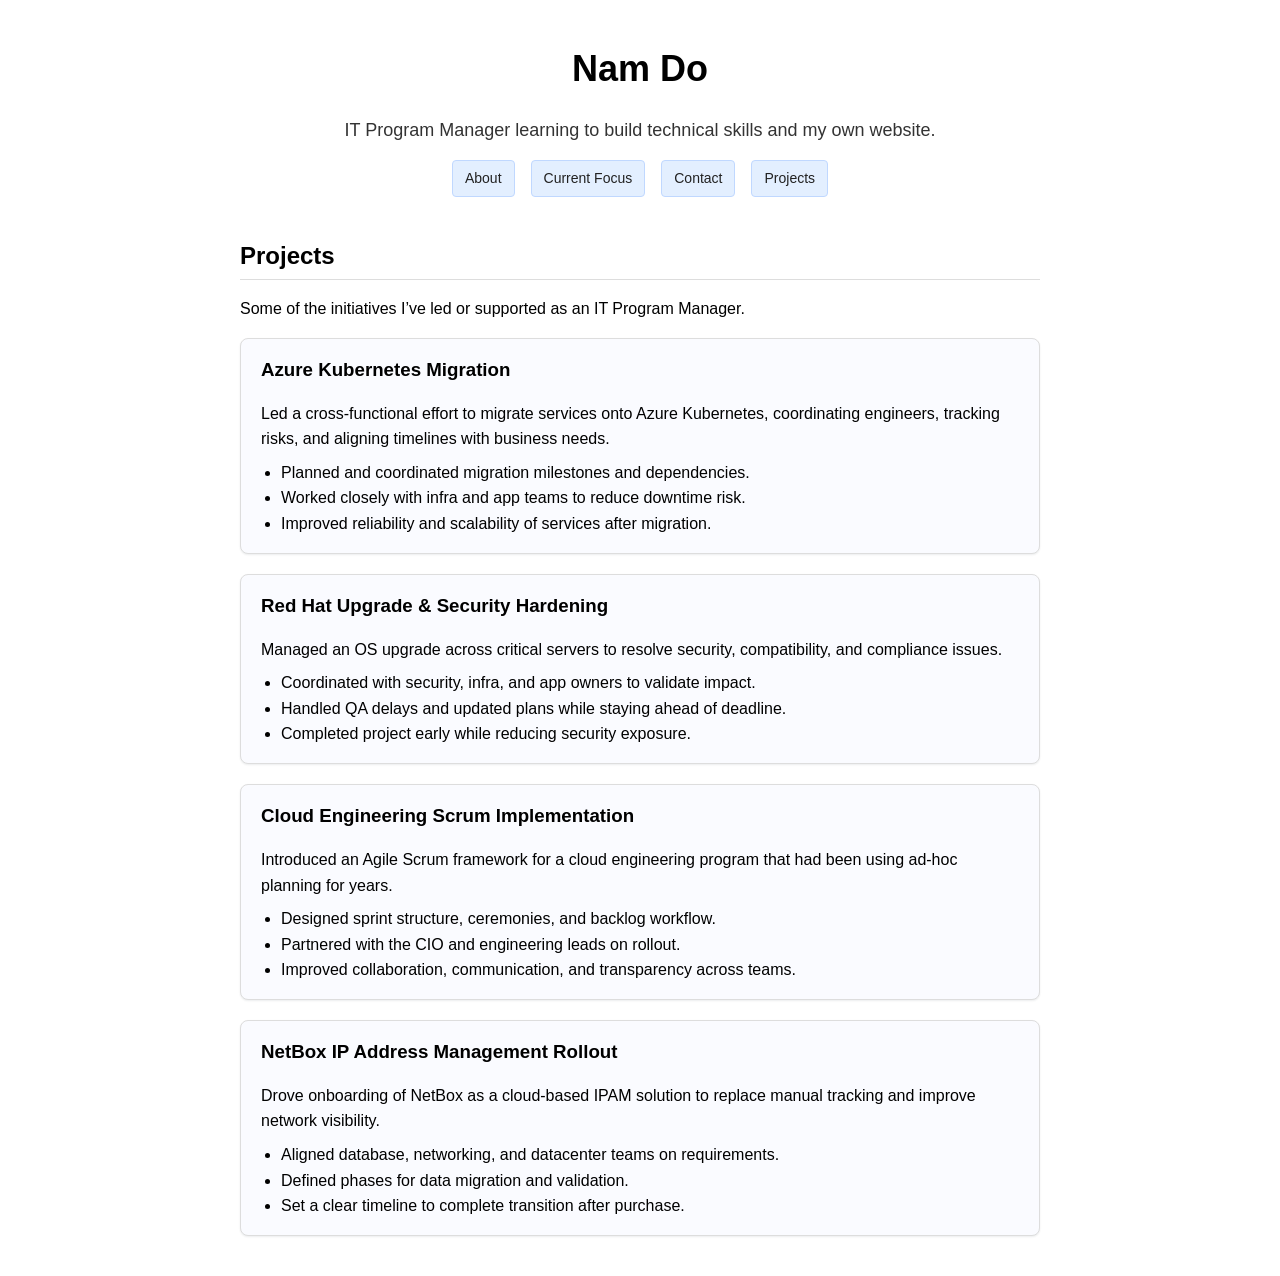
==== projects.html @ 8eb5e71b "Add files via upload" ====
<!DOCTYPE html>
<html lang="en">
<head>
  <meta charset="UTF-8" />
  <title>Nam Do – Projects</title>
  <link rel="stylesheet" href="styles.css" />
</head>
<body>
  <header>
    <h1>Nam Do</h1>
    <p>IT Program Manager learning to build technical skills and my own website.</p>

    <nav>
      <a href="index.html#about">About</a>
      <a href="index.html#focus">Current Focus</a>
      <a href="index.html#contact">Contact</a>
      <a href="projects.html">Projects</a>
    </nav>
  </header>

  <main>
    <section>
      <h2>Projects</h2>
      <p>Some of the initiatives I’ve led or supported as an IT Program Manager.</p>

      <div class="project-card">
        <h3>Azure Kubernetes Migration</h3>
        <p>
          Led a cross-functional effort to migrate services onto Azure Kubernetes,
          coordinating engineers, tracking risks, and aligning timelines with business needs.
        </p>
        <ul>
          <li>Planned and coordinated migration milestones and dependencies.</li>
          <li>Worked closely with infra and app teams to reduce downtime risk.</li>
          <li>Improved reliability and scalability of services after migration.</li>
        </ul>
      </div>

      <div class="project-card">
        <h3>Red Hat Upgrade & Security Hardening</h3>
        <p>
          Managed an OS upgrade across critical servers to resolve security,
          compatibility, and compliance issues.
        </p>
        <ul>
          <li>Coordinated with security, infra, and app owners to validate impact.</li>
          <li>Handled QA delays and updated plans while staying ahead of deadline.</li>
          <li>Completed project early while reducing security exposure.</li>
        </ul>
      </div>

      <div class="project-card">
        <h3>Cloud Engineering Scrum Implementation</h3>
        <p>
          Introduced an Agile Scrum framework for a cloud engineering program that
          had been using ad-hoc planning for years.
        </p>
        <ul>
          <li>Designed sprint structure, ceremonies, and backlog workflow.</li>
          <li>Partnered with the CIO and engineering leads on rollout.</li>
          <li>Improved collaboration, communication, and transparency across teams.</li>
        </ul>
      </div>

      <div class="project-card">
        <h3>NetBox IP Address Management Rollout</h3>
        <p>
          Drove onboarding of NetBox as a cloud-based IPAM solution to replace
          manual tracking and improve network visibility.
        </p>
        <ul>
          <li>Aligned database, networking, and datacenter teams on requirements.</li>
          <li>Defined phases for data migration and validation.</li>
          <li>Set a clear timeline to complete transition after purchase.</li>
        </ul>
      </div>
    </section>
  </main>
</body>
</html>
---- styles.css ----
body {
    font-family: Arial, sans-serif;
    max-width: 800px;
    margin: 40px auto;
    line-height: 1.6;
    padding: 0 16px;
  }
  
  header {
    text-align: center;
    margin-bottom: 40px;
  }
  
  h1 {
    font-size: 36px;
    margin-bottom: 8px;
  }
  
  header p {
    font-size: 18px;
    color: #333;
    margin-bottom: 16px;
  }
  
  /* New: navigation bar */
  nav {
    display: flex;
    justify-content: center;
    gap: 16px;
    margin-bottom: 24px;
  }
  
  nav a {
    text-decoration: none;
    padding: 6px 12px;
    border-radius: 4px;
    border: 1px solid #c0d8ff;
    background-color: #e3efff;
    color: #222;
    font-size: 14px;
  }
  
  nav a:hover {
    background-color: #c9ddff;
  }
  
  section {
    margin-bottom: 32px;
  }
  
  h2 {
    font-size: 24px;
    margin-bottom: 8px;
    border-bottom: 1px solid #ddd;
    padding-bottom: 4px;
  }
  
  ul {
    padding-left: 20px;
  }
  .profile-photo {
    width: 140px;
    height: 140px;
    border-radius: 50%;
    object-fit: cover;
    display: block;
    margin: 16px auto;
    border: 3px solid #c0d8ff;
  }
  .project-card {
    border: 1px solid #ddd;
    border-radius: 8px;
    padding: 16px 20px;
    margin-bottom: 20px;
    background-color: #fafbff;
    box-shadow: 0 1px 2px rgba(15, 23, 42, 0.08);
  }
  
  .project-card h3 {
    margin-top: 0;
    margin-bottom: 8px;
  }
  
  .project-card p {
    margin-bottom: 8px;
  }
  
  .project-card ul {
    margin: 0;
    padding-left: 20px;
  }
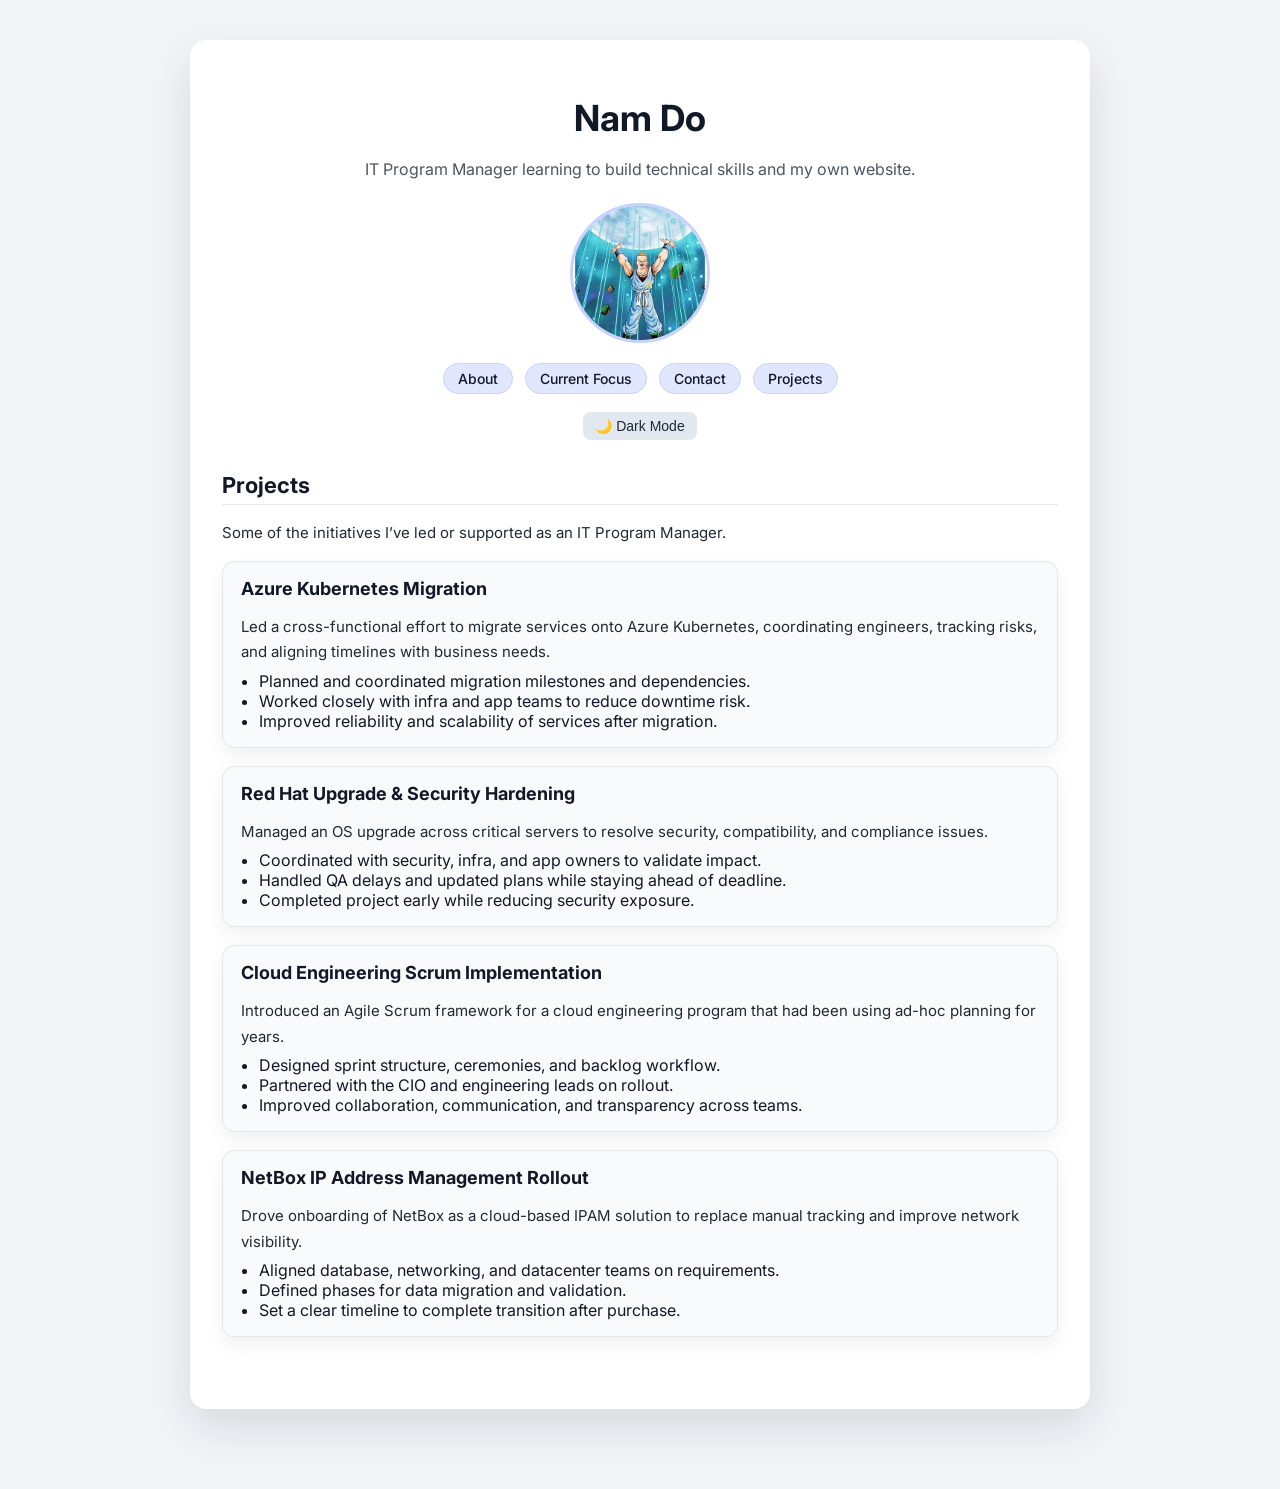
==== commit b14fa8a7: "Add files via upload" ====
--- a/projects.html
+++ b/projects.html
@@ -3,78 +3,119 @@
 <head>
   <meta charset="UTF-8" />
   <title>Nam Do – Projects</title>
+
+  <!-- Modern Inter font -->
+  <link rel="preconnect" href="https://fonts.googleapis.com">
+  <link rel="preconnect" href="https://fonts.gstatic.com" crossorigin>
+  <link href="https://fonts.googleapis.com/css2?family=Inter:wght@400;500;600;700&display=swap" rel="stylesheet">
+
+  <!-- Your stylesheet -->
   <link rel="stylesheet" href="styles.css" />
 </head>
+
 <body>
-  <header>
-    <h1>Nam Do</h1>
-    <p>IT Program Manager learning to build technical skills and my own website.</p>
+  <div class="page">
+    <header>
+      <h1>Nam Do</h1>
+      <p>IT Program Manager learning to build technical skills and my own website.</p>
 
-    <nav>
-      <a href="index.html#about">About</a>
-      <a href="index.html#focus">Current Focus</a>
-      <a href="index.html#contact">Contact</a>
-      <a href="projects.html">Projects</a>
-    </nav>
-  </header>
+      <img src="profile.jpg" alt="Photo of Nam Do" class="profile-photo">
 
-  <main>
-    <section>
-      <h2>Projects</h2>
-      <p>Some of the initiatives I’ve led or supported as an IT Program Manager.</p>
+      <nav>
+        <a href="index.html#about">About</a>
+        <a href="index.html#focus">Current Focus</a>
+        <a href="index.html#contact">Contact</a>
+        <a href="projects.html">Projects</a>
+      </nav>
 
-      <div class="project-card">
-        <h3>Azure Kubernetes Migration</h3>
-        <p>
-          Led a cross-functional effort to migrate services onto Azure Kubernetes,
-          coordinating engineers, tracking risks, and aligning timelines with business needs.
-        </p>
-        <ul>
-          <li>Planned and coordinated migration milestones and dependencies.</li>
-          <li>Worked closely with infra and app teams to reduce downtime risk.</li>
-          <li>Improved reliability and scalability of services after migration.</li>
-        </ul>
-      </div>
+      <!-- Dark mode toggle button -->
+      <button id="theme-toggle" class="theme-toggle">🌙 Dark Mode</button>
+    </header>
 
-      <div class="project-card">
-        <h3>Red Hat Upgrade & Security Hardening</h3>
-        <p>
-          Managed an OS upgrade across critical servers to resolve security,
-          compatibility, and compliance issues.
-        </p>
-        <ul>
-          <li>Coordinated with security, infra, and app owners to validate impact.</li>
-          <li>Handled QA delays and updated plans while staying ahead of deadline.</li>
-          <li>Completed project early while reducing security exposure.</li>
-        </ul>
-      </div>
+    <main>
+      <section>
+        <h2>Projects</h2>
+        <p>Some of the initiatives I’ve led or supported as an IT Program Manager.</p>
 
-      <div class="project-card">
-        <h3>Cloud Engineering Scrum Implementation</h3>
-        <p>
-          Introduced an Agile Scrum framework for a cloud engineering program that
-          had been using ad-hoc planning for years.
-        </p>
-        <ul>
-          <li>Designed sprint structure, ceremonies, and backlog workflow.</li>
-          <li>Partnered with the CIO and engineering leads on rollout.</li>
-          <li>Improved collaboration, communication, and transparency across teams.</li>
-        </ul>
-      </div>
+        <div class="project-card">
+          <h3>Azure Kubernetes Migration</h3>
+          <p>
+            Led a cross-functional effort to migrate services onto Azure Kubernetes,
+            coordinating engineers, tracking risks, and aligning timelines with business needs.
+          </p>
+          <ul>
+            <li>Planned and coordinated migration milestones and dependencies.</li>
+            <li>Worked closely with infra and app teams to reduce downtime risk.</li>
+            <li>Improved reliability and scalability of services after migration.</li>
+          </ul>
+        </div>
 
-      <div class="project-card">
-        <h3>NetBox IP Address Management Rollout</h3>
-        <p>
-          Drove onboarding of NetBox as a cloud-based IPAM solution to replace
-          manual tracking and improve network visibility.
-        </p>
-        <ul>
-          <li>Aligned database, networking, and datacenter teams on requirements.</li>
-          <li>Defined phases for data migration and validation.</li>
-          <li>Set a clear timeline to complete transition after purchase.</li>
-        </ul>
-      </div>
-    </section>
-  </main>
+        <div class="project-card">
+          <h3>Red Hat Upgrade & Security Hardening</h3>
+          <p>
+            Managed an OS upgrade across critical servers to resolve security,
+            compatibility, and compliance issues.
+          </p>
+          <ul>
+            <li>Coordinated with security, infra, and app owners to validate impact.</li>
+            <li>Handled QA delays and updated plans while staying ahead of deadline.</li>
+            <li>Completed project early while reducing security exposure.</li>
+          </ul>
+        </div>
+
+        <div class="project-card">
+          <h3>Cloud Engineering Scrum Implementation</h3>
+          <p>
+            Introduced an Agile Scrum framework for a cloud engineering program that
+            had been using ad-hoc planning for years.
+          </p>
+          <ul>
+            <li>Designed sprint structure, ceremonies, and backlog workflow.</li>
+            <li>Partnered with the CIO and engineering leads on rollout.</li>
+            <li>Improved collaboration, communication, and transparency across teams.</li>
+          </ul>
+        </div>
+
+        <div class="project-card">
+          <h3>NetBox IP Address Management Rollout</h3>
+          <p>
+            Drove onboarding of NetBox as a cloud-based IPAM solution to replace
+            manual tracking and improve network visibility.
+          </p>
+          <ul>
+            <li>Aligned database, networking, and datacenter teams on requirements.</li>
+            <li>Defined phases for data migration and validation.</li>
+            <li>Set a clear timeline to complete transition after purchase.</li>
+          </ul>
+        </div>
+      </section>
+    </main>
+  </div>
+
+  <!-- Dark mode script (same as index.html) -->
+  <script>
+    const button = document.getElementById("theme-toggle");
+
+    if (button) {
+      // Load saved mode on page load
+      if (localStorage.getItem("theme") === "dark") {
+        document.body.classList.add("dark");
+        button.textContent = "☀️ Light Mode";
+      }
+
+      button.addEventListener("click", () => {
+        document.body.classList.toggle("dark");
+
+        if (document.body.classList.contains("dark")) {
+          button.textContent = "☀️ Light Mode";
+          localStorage.setItem("theme", "dark");
+        } else {
+          button.textContent = "🌙 Dark Mode";
+          localStorage.setItem("theme", "light");
+        }
+      });
+    }
+  </script>
 </body>
 </html>
+
--- a/styles.css
+++ b/styles.css
@@ -1,14 +1,33 @@
-body {
-    font-family: Arial, sans-serif;
-    max-width: 800px;
-    margin: 40px auto;
-    line-height: 1.6;
-    padding: 0 16px;
-  }
+/* Global layout & typography */
+
+* {
+    box-sizing: border-box;
+  }
+  
+  body {
+    margin: 0;
+    padding: 0;
+    font-family: "Inter", system-ui, -apple-system, BlinkMacSystemFont, "Segoe UI", sans-serif;
+    background: #f3f4f8;
+    color: #111827;
+  }
+  
+  /* White card container around the content */
+  
+  .page {
+    max-width: 900px;
+    margin: 40px auto 80px;
+    padding: 32px 32px 40px;
+    background: #ffffff;
+    border-radius: 16px;
+    box-shadow: 0 18px 45px rgba(15, 23, 42, 0.12);
+  }
+  
+  /* Header & hero */
   
   header {
     text-align: center;
-    margin-bottom: 40px;
+    margin-bottom: 32px;
   }
   
   h1 {
@@ -17,78 +36,176 @@
   }
   
   header p {
-    font-size: 18px;
-    color: #333;
-    margin-bottom: 16px;
-  }
-  
-  /* New: navigation bar */
-  nav {
-    display: flex;
-    justify-content: center;
-    gap: 16px;
-    margin-bottom: 24px;
-  }
-  
-  nav a {
-    text-decoration: none;
-    padding: 6px 12px;
-    border-radius: 4px;
-    border: 1px solid #c0d8ff;
-    background-color: #e3efff;
-    color: #222;
-    font-size: 14px;
-  }
-  
-  nav a:hover {
-    background-color: #c9ddff;
-  }
-  
-  section {
-    margin-bottom: 32px;
-  }
-  
-  h2 {
-    font-size: 24px;
-    margin-bottom: 8px;
-    border-bottom: 1px solid #ddd;
-    padding-bottom: 4px;
-  }
-  
-  ul {
-    padding-left: 20px;
-  }
+    font-size: 16px;
+    color: #4b5563;
+    margin-bottom: 20px;
+  }
+  
+  /* Profile photo */
+  
   .profile-photo {
     width: 140px;
     height: 140px;
     border-radius: 50%;
     object-fit: cover;
     display: block;
-    margin: 16px auto;
-    border: 3px solid #c0d8ff;
-  }
+    margin: 12px auto 20px;
+    border: 3px solid #c7d2fe;
+  }
+  
+  /* Navigation buttons */
+  
+  nav {
+    display: flex;
+    justify-content: center;
+    gap: 12px;
+    flex-wrap: wrap;
+    margin-bottom: 8px;
+  }
+  
+  nav a {
+    text-decoration: none;
+    padding: 6px 14px;
+    border-radius: 999px;
+    border: 1px solid #c7d2fe;
+    background-color: #e0e7ff;
+    color: #111827;
+    font-size: 14px;
+    font-weight: 500;
+    transition: background-color 0.15s ease, transform 0.1s ease, box-shadow 0.15s ease;
+  }
+  
+  nav a:hover {
+    background-color: #c7d2fe;
+    box-shadow: 0 3px 6px rgba(37, 99, 235, 0.25);
+    transform: translateY(-1px);
+  }
+  
+  /* Sections */
+  
+  main {
+    margin-top: 24px;
+  }
+  
+  section {
+    margin-bottom: 32px;
+  }
+  
+  h2 {
+    font-size: 22px;
+    margin-bottom: 8px;
+    border-bottom: 1px solid #e5e7eb;
+    padding-bottom: 6px;
+  }
+  
+  p {
+    font-size: 15px;
+    line-height: 1.7;
+    color: #1f2933;
+  }
+  
+  ul {
+    padding-left: 20px;
+    margin: 8px 0 0;
+  }
+  
+  /* Projects page cards */
+  
   .project-card {
-    border: 1px solid #ddd;
-    border-radius: 8px;
-    padding: 16px 20px;
-    margin-bottom: 20px;
-    background-color: #fafbff;
-    box-shadow: 0 1px 2px rgba(15, 23, 42, 0.08);
+    border: 1px solid #e5e7eb;
+    border-radius: 12px;
+    padding: 16px 18px;
+    margin-bottom: 18px;
+    background-color: #f9fafb;
+    box-shadow: 0 8px 20px rgba(15, 23, 42, 0.06);
   }
   
   .project-card h3 {
     margin-top: 0;
-    margin-bottom: 8px;
+    margin-bottom: 6px;
+    font-size: 18px;
   }
   
   .project-card p {
-    margin-bottom: 8px;
+    margin-bottom: 6px;
   }
   
   .project-card ul {
     margin: 0;
-    padding-left: 20px;
-  }
+    padding-left: 18px;
+  }
+  
+  /* Small screen tweaks */
+  
+  @media (max-width: 640px) {
+    .page {
+      margin: 16px auto 40px;
+      padding: 20px 16px 28px;
+      border-radius: 12px;
+    }
+  
+    h1 {
+      font-size: 28px;
+    }
+  
+    header p {
+      font-size: 15px;
+    }
+  }
+  
+  /* ------------ DARK MODE ---------------- */
+  
+  body.dark {
+    background: #0f172a;
+    color: #e2e8f0;
+  }
+  
+  body.dark .page {
+    background: #1e293b;
+    box-shadow: 0 18px 45px rgba(0, 0, 0, 0.4);
+  }
+  
+  body.dark h1,
+  body.dark h2,
+  body.dark h3 {
+    color: #f1f5f9;
+  }
+  
+  body.dark p,
+  body.dark li {
+    color: #e2e8f0;
+  }
+  
+  body.dark nav a {
+    background-color: #334155;
+    border-color: #475569;
+    color: #e2e8f0;
+  }
+  
+  body.dark nav a:hover {
+    background-color: #475569;
+  }
+  
+  /* Dark mode toggle button */
+  
+  .theme-toggle {
+    margin-top: 10px;
+    padding: 6px 12px;
+    border-radius: 8px;
+    border: none;
+    cursor: pointer;
+    background: #e2e8f0;
+    color: #1e293b;
+    font-size: 14px;
+  }
+  
+  body.dark .theme-toggle {
+    background: #334155;
+    color: #e2e8f0;
+  }
+  
+  
+  
   
   
   
